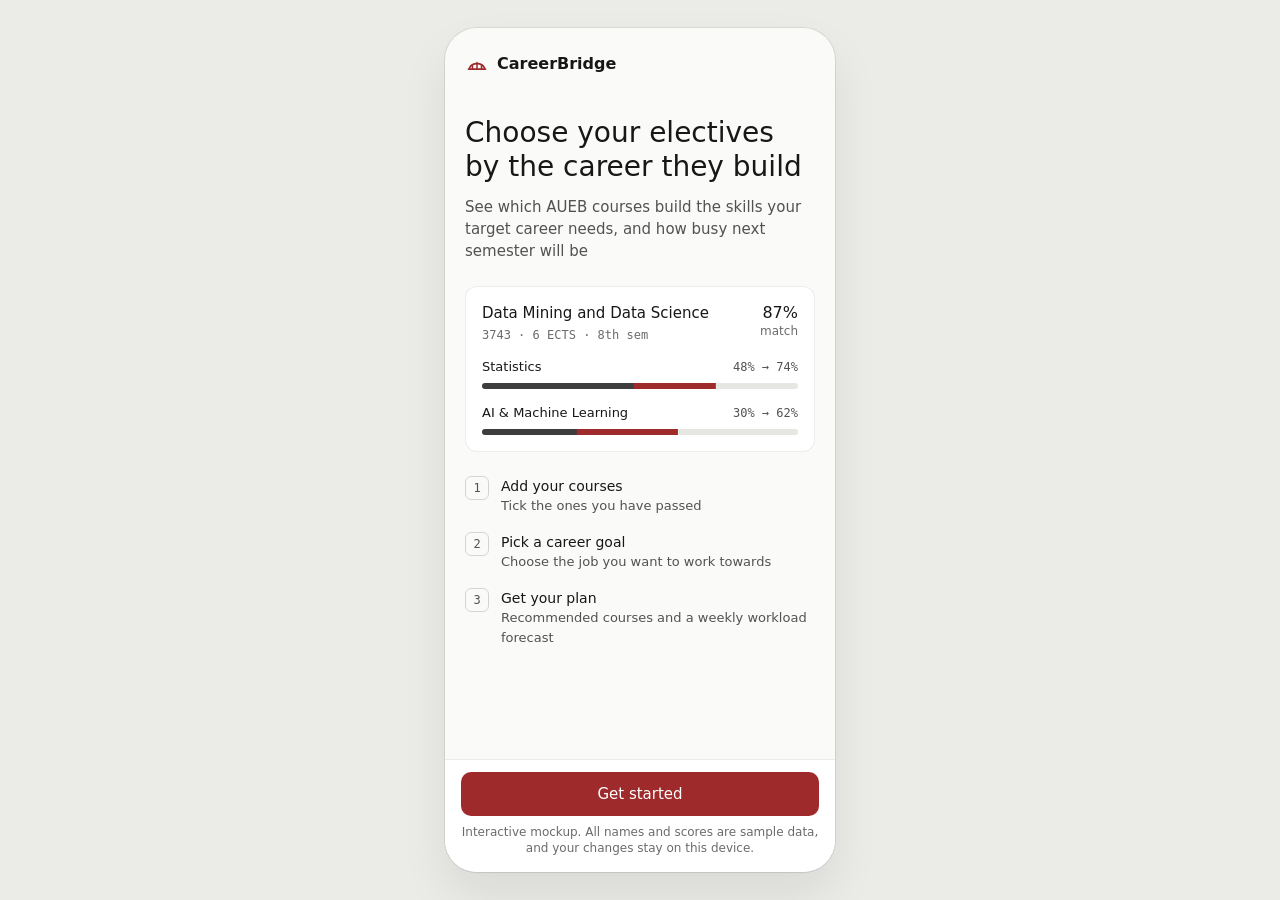
==== Interactive Mockup/index.html @ 397ce278 "Add CareerBridge interactive mockup (Stage 1) HTML + CSS mockup with plain JavaScript that keeps the" ====
<!doctype html>
<html lang="en">
<head>
  <meta charset="utf-8">
  <meta name="viewport" content="width=device-width, initial-scale=1">
  <title>CareerBridge</title>
  <link rel="stylesheet" href="styles.css">
  <script src="data.js" defer></script>
  <script src="app.js" defer></script>
</head>
<body data-page="welcome">
  <div class="phone">
    <main class="screen">
      <div class="intro">
        <div class="brand">
          <svg viewBox="0 0 48 48" aria-hidden="true">
            <path d="M9 32c5-12 25-12 30 0" fill="none" stroke="currentColor" stroke-width="3.5" stroke-linecap="round"/>
            <path d="M15 34v-8M24 34V21M33 34v-8" stroke="currentColor" stroke-width="3" stroke-linecap="round"/>
            <path d="M7 34h34" stroke="currentColor" stroke-width="3.5" stroke-linecap="round"/>
          </svg>
          CareerBridge
        </div>
        <h1>Choose your electives by the career they build</h1>
        <p class="lede">See which AUEB courses build the skills your target career needs, and how busy next semester will be</p>

        <div class="card preview" aria-hidden="true">
          <div class="rec-top">
            <div>
              <h3>Data Mining and Data Science</h3>
              <p class="meta">3743 · 6 ECTS · 8th sem</p>
            </div>
            <p class="match">87%<small>match</small></p>
          </div>
          <div class="skills">
            <div>
              <div class="skill-name">Statistics <span>48% → 74%</span></div>
              <div class="bar" style="--now:48%;--next:74%"></div>
            </div>
            <div>
              <div class="skill-name">AI &amp; Machine Learning <span>30% → 62%</span></div>
              <div class="bar" style="--now:30%;--next:62%"></div>
            </div>
          </div>
        </div>
      </div>
      <ol class="how">
        <li><b>1</b><div><strong>Add your courses</strong><span class="muted">Tick the ones you have passed</span></div></li>
        <li><b>2</b><div><strong>Pick a career goal</strong><span class="muted">Choose the job you want to work towards</span></div></li>
        <li><b>3</b><div><strong>Get your plan</strong><span class="muted">Recommended courses and a weekly workload forecast</span></div></li>
      </ol>
    </main>
    <div class="footer">
      <div class="stack" style="flex: 1">
        <a class="btn" href="setup-profile.html">Get started</a>
        <p class="small center">Interactive mockup. All names and scores are sample data, and your changes stay on this device.</p>
      </div>
    </div>
  </div>
</body>
</html>
---- Interactive Mockup/styles.css ----
/* CareerBridge mockup: one stylesheet shared by every screen. Behaviour lives in app.js. */

:root {
  /* Neutral ramp, a touch warm like the paper of a printed course guide */
  --backdrop: #ebebe8;
  --canvas: #fafaf9;
  --surface: #ffffff;
  --raised: #f2f2f0;
  --track: #e6e6e3;
  --line: rgb(23 23 23 / 0.08);
  --line-strong: rgb(23 23 23 / 0.16);
  --text: #171717;
  --text-2: #525252;
  --text-3: #6b6b6b;
  --ink-bar: #3d3d3d;

  /* One accent, the registrar red: the primary action, the selection and what a plan adds */
  --accent: #9e2a2b;
  --accent-hover: #85201f;
  --accent-soft: #f7eded;

  --good: #1f7a4a;
  --warn: #9a6200;
  --bad: #b42318;

  --mono: ui-monospace, 'Cascadia Mono', 'Cascadia Code', Consolas, 'SF Mono', monospace;
  --ease: cubic-bezier(0.22, 1, 0.36, 1);

  /* Line icons (lucide paths, 1.5 stroke), drawn with mask so they take the text color */
  --icon-back: url("data:image/svg+xml,%3Csvg xmlns='http://www.w3.org/2000/svg' viewBox='0 0 24 24' fill='none' stroke='%23000' stroke-width='1.5' stroke-linecap='round' stroke-linejoin='round'%3E%3Cpath d='m15 18-6-6 6-6'/%3E%3C/svg%3E");
  --icon-forward: url("data:image/svg+xml,%3Csvg xmlns='http://www.w3.org/2000/svg' viewBox='0 0 24 24' fill='none' stroke='%23000' stroke-width='1.5' stroke-linecap='round' stroke-linejoin='round'%3E%3Cpath d='m9 18 6-6-6-6'/%3E%3C/svg%3E");
  --icon-x: url("data:image/svg+xml,%3Csvg xmlns='http://www.w3.org/2000/svg' viewBox='0 0 24 24' fill='none' stroke='%23000' stroke-width='1.5' stroke-linecap='round' stroke-linejoin='round'%3E%3Cpath d='M18 6 6 18M6 6l12 12'/%3E%3C/svg%3E");
  --icon-check: url("data:image/svg+xml,%3Csvg xmlns='http://www.w3.org/2000/svg' viewBox='0 0 24 24' fill='none' stroke='%23000' stroke-width='1.5' stroke-linecap='round' stroke-linejoin='round'%3E%3Cpath d='M20 6 9 17l-5-5'/%3E%3C/svg%3E");
}

* {
  box-sizing: border-box;
}

[hidden] {
  display: none !important;
}

html,
body {
  height: 100%;
  margin: 0;
}

body {
  display: flex;
  align-items: center;
  justify-content: center;
  background: var(--backdrop);
  color: var(--text);
  font: 14px/20px 'Segoe UI', system-ui, -apple-system, Roboto, sans-serif;
  -webkit-font-smoothing: antialiased;
}

h1,
h2,
h3,
p,
ul,
ol {
  margin: 0;
  padding: 0;
}

ul,
ol {
  list-style: none;
}

a {
  color: inherit;
  text-decoration: none;
}

a:focus-visible,
button:focus-visible,
input:focus-visible + label,
input:focus-visible,
select:focus-visible,
summary:focus-visible {
  outline: 2px solid var(--accent);
  outline-offset: 2px;
}

/* Phone frame and page layout */

.phone {
  display: flex;
  flex-direction: column;
  width: 390px;
  height: min(844px, calc(100dvh - 32px));
  overflow: hidden;
  border-radius: 32px;
  background: var(--canvas);
  box-shadow:
    0 0 0 1px var(--line),
    0 1px 2px rgb(0 0 0 / 0.04),
    0 24px 48px rgb(0 0 0 / 0.08);
}

@media (max-width: 480px) {
  .phone {
    width: 100%;
    height: 100dvh;
    border-radius: 0;
    box-shadow: none;
  }
}

.screen {
  flex: 1;
  min-height: 0;
  overflow-y: auto;
  scrollbar-width: none;
}

.stack {
  display: grid;
  gap: 8px;
}

.content {
  display: grid;
  gap: 24px;
  padding: 16px 16px 24px;
}

/* A container filled by app.js that keeps the same spacing as .content */
.content-flow {
  display: grid;
  gap: 24px;
}

/* Page headers */

.top {
  display: flex;
  flex: none;
  align-items: center;
  gap: 8px;
  padding: 20px 16px 8px;
}

.top h1 {
  font-size: 22px;
  line-height: 28px;
  font-weight: 600;
}

.top p {
  color: var(--text-2);
  font-size: 13px;
}

/* The student's profile on Home: the one header set on the accent, so it reads as its own section.
   Each row opens its own edit page; setup screens are never reached from here. */
.profile {
  display: grid;
  flex: none;
  gap: 4px;
  padding: 16px 16px 12px;
  background: var(--accent);
  color: #fff;
}

.profile p {
  color: rgb(255 255 255 / 0.8);
  font-size: 13px;
}

.profile-top {
  display: flex;
  align-items: center;
  justify-content: space-between;
}

.profile-row {
  display: flex;
  align-items: center;
  gap: 12px;
  margin: 0 -8px;
  padding: 8px;
  border-radius: 10px;
  transition: background-color 150ms var(--ease);
}

/* Only rows that open something get the arrow and the hover */
a.profile-row::after {
  content: '';
  flex: none;
  width: 16px;
  height: 16px;
  background: rgb(255 255 255 / 0.7);
  mask: var(--icon-forward) center / contain no-repeat;
}

a.profile-row:hover {
  background: rgb(255 255 255 / 0.1);
}

.profile-main {
  flex: 1;
  min-width: 0;
}

.profile h1 {
  font-size: 18px;
  line-height: 24px;
  font-weight: 600;
}

.profile-goal {
  padding-top: 4px;
  border-top: 1px solid rgb(255 255 255 / 0.16);
}

.profile-goal .profile-main {
  color: rgb(255 255 255 / 0.8);
  font-size: 13px;
}

.profile-goal strong {
  font-size: 15px;
  font-weight: 500;
  text-align: right;
}

.avatar {
  display: flex;
  flex: none;
  align-items: center;
  justify-content: center;
  width: 44px;
  height: 44px;
  border-radius: 50%;
  background: #fff;
  color: var(--accent);
  font-size: 16px;
  font-weight: 600;
}

.profile .text-link {
  color: #fff;
}

.profile .text-link:hover {
  background: rgb(255 255 255 / 0.14);
  color: #fff;
}

.profile :focus-visible {
  outline-color: #fff;
}

/* A line of facts that wraps between parts, never inside one */
.meta-parts span {
  white-space: nowrap;
}

.meta-parts span:not(:last-child)::after {
  content: ' ·';
}

.back {
  display: flex;
  flex: none;
  align-items: center;
  justify-content: center;
  width: 36px;
  height: 36px;
  margin-left: -8px;
  border-radius: 8px;
  color: var(--text);
  transition: background-color 150ms var(--ease);
}

.back::before {
  content: '';
  width: 20px;
  height: 20px;
  background: currentColor;
  mask: var(--icon-back) center / contain no-repeat;
}

.back:hover {
  background: var(--raised);
}

.text-link {
  margin-right: -8px;
  padding: 4px 8px;
  border-radius: 6px;
  color: var(--text-2);
  font-size: 13px;
  font-weight: 500;
  transition: color 150ms var(--ease), background-color 150ms var(--ease);
}

.text-link:hover {
  background: var(--raised);
  color: var(--text);
}

.brand {
  display: flex;
  align-items: center;
  gap: 8px;
  font-size: 16px;
  line-height: 24px;
  font-weight: 600;
}

.brand svg {
  width: 24px;
  height: 24px;
  color: var(--accent);
}

/* Career fit: the one large figure on Home and Plan */

.fit {
  display: grid;
  gap: 4px;
}

.card-title {
  color: var(--text-2);
  font-size: 13px;
  line-height: 20px;
  font-weight: 500;
}

.fit-figure {
  display: flex;
  flex-wrap: wrap;
  align-items: baseline;
  gap: 4px 12px;
}

.fit-figure > :first-child {
  font-size: 32px;
  line-height: 40px;
  font-weight: 500;
  font-variant-numeric: tabular-nums;
}

.gain {
  color: var(--accent);
  font-size: 14px;
  font-weight: 500;
  font-variant-numeric: tabular-nums;
}

.gain::before {
  content: '→ ';
}

.fit .small {
  margin-top: 4px;
}

/* Progress bar: --now is the solid part, --next what the plan or course adds behind it */

.bar {
  --now: 0%;
  --next: 0%;
  height: 6px;
  border-radius: 3px;
  background:
    linear-gradient(var(--ink-bar), var(--ink-bar)) 0 0 / var(--now) 100% no-repeat,
    linear-gradient(var(--accent), var(--accent)) 0 0 / var(--next) 100% no-repeat,
    var(--track);
}

.bar.b {
  background:
    linear-gradient(var(--accent), var(--accent)) 0 0 / var(--now) 100% no-repeat,
    var(--track);
}

.skill-name {
  display: flex;
  justify-content: space-between;
  gap: 8px;
  margin-bottom: 8px;
  font-size: 13px;
  line-height: 16px;
}

.skill-name span {
  color: var(--text-2);
  font-family: var(--mono);
  font-size: 12px;
  font-variant-numeric: tabular-nums;
}

.skills {
  display: grid;
  gap: 16px;
}

.legend {
  display: flex;
  gap: 16px;
  color: var(--text-3);
  font-size: 12px;
  line-height: 16px;
}

.key::before {
  content: '';
  display: inline-block;
  width: 8px;
  height: 8px;
  margin-right: 8px;
  border-radius: 2px;
  background: var(--ink-bar);
}

.key.next::before {
  background: var(--accent);
}

.compare-bar {
  display: grid;
  grid-template-columns: 16px 1fr 40px;
  align-items: center;
  gap: 8px;
  margin-top: 4px;
  color: var(--text-2);
  font-family: var(--mono);
  font-size: 12px;
  line-height: 16px;
  font-variant-numeric: tabular-nums;
}

/* Cards, lists and small labels */

.card {
  display: block;
  padding: 16px;
  border: 1px solid var(--line);
  border-radius: 12px;
  background: var(--surface);
  transition: border-color 150ms var(--ease);
}

.card.stack {
  display: grid;
  gap: 16px;
}

a.card:hover {
  border-color: var(--line-strong);
}

.card h3 {
  font-size: 15px;
  line-height: 20px;
  font-weight: 500;
}

.muted {
  color: var(--text-2);
  font-size: 13px;
}

.small {
  color: var(--text-3);
  font-size: 12px;
  line-height: 16px;
}

.section-head {
  display: flex;
  align-items: baseline;
  justify-content: space-between;
  margin-bottom: 8px;
}

.section-head h2 {
  font-size: 15px;
  line-height: 20px;
  font-weight: 600;
}

.section-head a {
  color: var(--accent);
  font-size: 13px;
  font-weight: 500;
}

.section-head a:hover {
  color: var(--accent-hover);
}

/* Three figures in one card, split by hairlines */

.stats {
  display: grid;
  grid-template-columns: repeat(3, 1fr);
  padding: 0;
}

.stat {
  padding: 12px 16px;
}

.stat + .stat {
  border-left: 1px solid var(--line);
}

.stat strong {
  display: block;
  font-size: 20px;
  line-height: 24px;
  font-weight: 500;
  font-variant-numeric: tabular-nums;
}

.stat span {
  display: block;
  margin-top: 4px;
  color: var(--text-3);
  font-size: 12px;
  line-height: 16px;
}

.rec-top {
  display: flex;
  align-items: flex-start;
  justify-content: space-between;
  gap: 12px;
}

/* The course-guide line: code, ECTS and semester in mono, wherever a course appears */
.meta {
  margin-top: 4px;
  color: var(--text-3);
  font-family: var(--mono);
  font-size: 12px;
  line-height: 16px;
  font-variant-numeric: tabular-nums;
}

.match {
  flex: none;
  font-size: 16px;
  line-height: 20px;
  font-weight: 500;
  font-variant-numeric: tabular-nums;
  text-align: right;
}

.match small {
  display: block;
  color: var(--text-3);
  font-size: 12px;
  line-height: 16px;
  font-weight: 400;
}

.rec-why {
  margin-top: 8px;
  color: var(--text-2);
  font-size: 13px;
}

/* Status: a coloured dot and a word, never a filled pill */

.statuses {
  display: flex;
  flex-wrap: wrap;
  gap: 4px 16px;
}

.card .statuses {
  margin-top: 8px;
}

.status {
  display: inline-flex;
  flex: none;
  align-items: center;
  gap: 8px;
  color: var(--text-2);
  font-size: 12px;
  line-height: 16px;
  font-weight: 500;
}

.status::before {
  content: '';
  width: 6px;
  height: 6px;
  border-radius: 50%;
  background: var(--text-3);
}

.status.good {
  color: var(--good);
}

.status.good::before {
  background: var(--good);
}

.status.warn {
  color: var(--warn);
}

.status.warn::before {
  background: var(--warn);
}

.status.bad {
  color: var(--bad);
}

.status.bad::before {
  background: var(--bad);
}

.note {
  padding: 12px;
  border-radius: 8px;
  background: var(--raised);
  color: var(--text-2);
  font-size: 13px;
}

.toast {
  display: flex;
  align-items: center;
  gap: 8px;
  padding: 12px;
  border: 1px solid var(--line);
  border-radius: 8px;
  background: var(--surface);
  font-size: 13px;
  font-weight: 500;
}

.toast::before {
  content: '';
  flex: none;
  width: 16px;
  height: 16px;
  background: var(--good);
  mask: var(--icon-check) center / contain no-repeat;
}

.toast a {
  margin-left: auto;
  color: var(--accent);
}

.rows > * {
  display: flex;
  align-items: center;
  justify-content: space-between;
  gap: 12px;
  padding: 12px 0;
}

.rows > * + * {
  border-top: 1px solid var(--line);
}

.card.rows {
  padding: 4px 16px;
}

.rows strong {
  display: block;
  font-size: 14px;
  line-height: 20px;
  font-weight: 500;
}

.rows .meta {
  display: block;
}

.card .rows {
  margin-top: 4px;
}

details summary {
  color: var(--accent);
  font-size: 13px;
  font-weight: 500;
  cursor: pointer;
}

details ol {
  display: grid;
  gap: 4px;
  margin-top: 12px;
  padding-left: 20px;
  list-style: decimal;
  color: var(--text-2);
  font-size: 13px;
}

details .small {
  margin-top: 12px;
}

.remove {
  display: flex;
  flex: none;
  align-items: center;
  justify-content: center;
  width: 32px;
  height: 32px;
  margin-right: -8px;
  border: 0;
  border-radius: 8px;
  background: none;
  color: var(--text-3);
  cursor: pointer;
  transition: color 150ms var(--ease), background-color 150ms var(--ease);
}

.remove::before {
  content: '';
  width: 16px;
  height: 16px;
  background: currentColor;
  mask: var(--icon-x) center / contain no-repeat;
  pointer-events: none;
}

.remove:hover {
  background: var(--raised);
  color: var(--bad);
}

.field .range {
  width: 100%;
  min-height: 0;
  padding: 0;
  border: 0;
  background: none;
  accent-color: var(--accent);
}

.forecast {
  font-size: 32px;
  line-height: 40px;
  font-weight: 500;
  font-variant-numeric: tabular-nums;
}

.forecast .small {
  font-size: 13px;
  font-weight: 400;
}

.verdict {
  display: grid;
  gap: 4px;
  color: var(--text-2);
  font-size: 13px;
}

/* Buttons */

.btn {
  display: flex;
  flex: 1;
  align-items: center;
  justify-content: center;
  min-height: 44px;
  padding: 0 16px;
  border: 1px solid transparent;
  border-radius: 10px;
  background: var(--accent);
  color: #fff;
  font: inherit;
  font-size: 15px;
  font-weight: 500;
  text-align: center;
  cursor: pointer;
  transition: background-color 150ms var(--ease), border-color 150ms var(--ease), transform 120ms var(--ease);
}

.btn:hover {
  background: var(--accent-hover);
}

.btn:active {
  transform: scale(0.98);
}

.btn:disabled {
  cursor: not-allowed;
}

.btn.ghost {
  border-color: var(--line-strong);
  background: var(--surface);
  color: var(--text);
}

.btn.ghost:hover {
  background: var(--raised);
}

.btn.locked,
.btn.locked:hover {
  border-color: transparent;
  background: var(--raised);
  color: var(--text-3);
  transform: none;
}

.footer {
  display: flex;
  flex: none;
  align-items: center;
  gap: 8px;
  padding: 12px 16px 16px;
  border-top: 1px solid var(--line);
  background: var(--surface);
}

/* Native inputs, restyled. Hidden visually but still clickable and keyboard reachable. */

.sr {
  position: absolute;
  width: 1px;
  height: 1px;
  opacity: 0;
}

.chips {
  display: flex;
  flex-wrap: wrap;
  gap: 8px;
}

.chip {
  padding: 8px 16px;
  border: 1px solid var(--line-strong);
  border-radius: 8px;
  background: var(--surface);
  color: var(--text-2);
  font-size: 13px;
  font-weight: 500;
  cursor: pointer;
  transition: border-color 150ms var(--ease), background-color 150ms var(--ease), color 150ms var(--ease);
}

.chip:hover {
  color: var(--text);
}

.sr:checked + .chip {
  border-color: var(--accent);
  background: var(--accent-soft);
  color: var(--accent);
}

/* A choice card with its own radio mark on the right */
.choice {
  position: relative;
  display: block;
  padding: 12px 48px 12px 16px;
  border: 1px solid var(--line-strong);
  border-radius: 10px;
  background: var(--surface);
  cursor: pointer;
  transition: border-color 150ms var(--ease), box-shadow 150ms var(--ease);
}

.choice::after {
  content: '';
  position: absolute;
  top: 50%;
  right: 16px;
  width: 16px;
  height: 16px;
  margin-top: -8px;
  border: 1px solid var(--line-strong);
  border-radius: 50%;
  background: var(--surface);
}

.choice strong {
  display: block;
  font-size: 14px;
  font-weight: 500;
}

.choice .muted {
  display: block;
  margin-top: 4px;
}

.sr:disabled + .choice {
  opacity: 0.55;
  cursor: not-allowed;
}

.sr:checked + .choice {
  border-color: var(--accent);
  box-shadow: inset 0 0 0 1px var(--accent);
}

.sr:checked + .choice::after {
  border-color: var(--accent);
  background: var(--accent);
  box-shadow: inset 0 0 0 3px var(--surface);
}

.field {
  display: grid;
  gap: 8px;
  font-size: 13px;
  line-height: 16px;
  font-weight: 500;
}

.field input,
.field select {
  width: 100%;
  min-height: 44px;
  padding: 0 12px;
  border: 1px solid var(--line-strong);
  border-radius: 10px;
  background: var(--surface);
  color: var(--text);
  font: inherit;
  font-size: 14px;
  font-weight: 400;
}

.label {
  margin-bottom: 8px;
  font-size: 13px;
  line-height: 16px;
  font-weight: 500;
}

.card h3 + .check {
  margin-top: 4px;
}

.check {
  display: flex;
  align-items: center;
  gap: 12px;
  min-height: 44px;
  font-size: 14px;
  cursor: pointer;
}

.check + .check {
  border-top: 1px solid var(--line);
}

.check input {
  flex: none;
  width: 16px;
  height: 16px;
  margin: 0;
  accent-color: var(--accent);
}

/* The selected-course count on the setup screen is a CSS counter, not a stored number. */

.counter-scope {
  counter-reset: picked;
}

.check input:checked {
  counter-increment: picked;
}

.picked::before {
  content: counter(picked) ' courses selected';
}

.picked {
  flex: none;
  color: var(--text-3);
  font-family: var(--mono);
  font-size: 12px;
}

/* Onboarding progress */

.progress {
  --now: 33%;
  height: 4px;
  border-radius: 2px;
  background:
    linear-gradient(var(--accent), var(--accent)) 0 0 / var(--now) 100% no-repeat,
    var(--track);
}

/* Welcome screen */

.intro {
  padding: 24px 20px 0;
}

.intro h1 {
  margin-top: 40px;
  font-size: 28px;
  line-height: 34px;
  font-weight: 500;
}

.lede {
  margin-top: 12px;
  color: var(--text-2);
  font-size: 15px;
  line-height: 22px;
}

/* A sample result on the welcome screen, so the page shows what the app produces */
.preview {
  display: grid;
  gap: 16px;
  margin-top: 24px;
}

.how {
  display: grid;
  gap: 16px;
  padding: 24px 20px;
}

.how li {
  display: grid;
  grid-template-columns: 24px 1fr;
  gap: 12px;
}

.how b {
  display: flex;
  align-items: center;
  justify-content: center;
  width: 24px;
  height: 24px;
  border: 1px solid var(--line-strong);
  border-radius: 6px;
  color: var(--text-2);
  font-family: var(--mono);
  font-size: 12px;
  font-weight: 400;
}

.how strong {
  display: block;
  font-weight: 500;
}

.how .muted {
  display: block;
}

.center {
  text-align: center;
}

/* Bottom tabs */

.tabs {
  display: grid;
  flex: none;
  grid-template-columns: repeat(4, 1fr);
  padding: 8px 8px 12px;
  border-top: 1px solid var(--line);
  background: var(--surface);
}

.tab {
  display: grid;
  justify-items: center;
  gap: 4px;
  padding: 4px 0;
  border-radius: 8px;
  color: var(--text-3);
  font-size: 12px;
  line-height: 16px;
  font-weight: 500;
  transition: color 150ms var(--ease);
}

.tab::before {
  content: '';
  width: 20px;
  height: 20px;
  background: currentColor;
  mask: var(--icon) center / contain no-repeat;
}

.tab:hover {
  color: var(--text);
}

.tab[aria-current='page'] {
  color: var(--accent);
}

.tab-home {
  --icon: url("data:image/svg+xml,%3Csvg xmlns='http://www.w3.org/2000/svg' viewBox='0 0 24 24' fill='none' stroke='%23000' stroke-width='1.5' stroke-linecap='round' stroke-linejoin='round'%3E%3Cpath d='M3 11l9-8 9 8v9a1 1 0 0 1-1 1h-5v-6H9v6H4a1 1 0 0 1-1-1z'/%3E%3C/svg%3E");
}

.tab-courses {
  --icon: url("data:image/svg+xml,%3Csvg xmlns='http://www.w3.org/2000/svg' viewBox='0 0 24 24' fill='none' stroke='%23000' stroke-width='1.5' stroke-linecap='round' stroke-linejoin='round'%3E%3Cpath d='M4 5a2 2 0 0 1 2-2h14v15H6a2 2 0 0 0-2 2zM4 20a2 2 0 0 0 2 1h14v-3'/%3E%3C/svg%3E");
}

.tab-compare {
  --icon: url("data:image/svg+xml,%3Csvg xmlns='http://www.w3.org/2000/svg' viewBox='0 0 24 24' fill='none' stroke='%23000' stroke-width='1.5' stroke-linecap='round' stroke-linejoin='round'%3E%3Cpath d='M7 4v15m0 0l-3-3m3 3l3-3M17 20V5m0 0l-3 3m3-3l3 3'/%3E%3C/svg%3E");
}

.tab-plan {
  --icon: url("data:image/svg+xml,%3Csvg xmlns='http://www.w3.org/2000/svg' viewBox='0 0 24 24' fill='none' stroke='%23000' stroke-width='1.5' stroke-linecap='round' stroke-linejoin='round'%3E%3Cpath d='M5 5h14a2 2 0 0 1 2 2v12a2 2 0 0 1-2 2H5a2 2 0 0 1-2-2V7a2 2 0 0 1 2-2zM3 10h18M8 3v4M16 3v4'/%3E%3C/svg%3E");
}

/* Recommendation filter chips need no script: the checked radio hides the other section. */

body:has(#f-now:checked) .later,
body:has(#f-later:checked) .now {
  display: none;
}
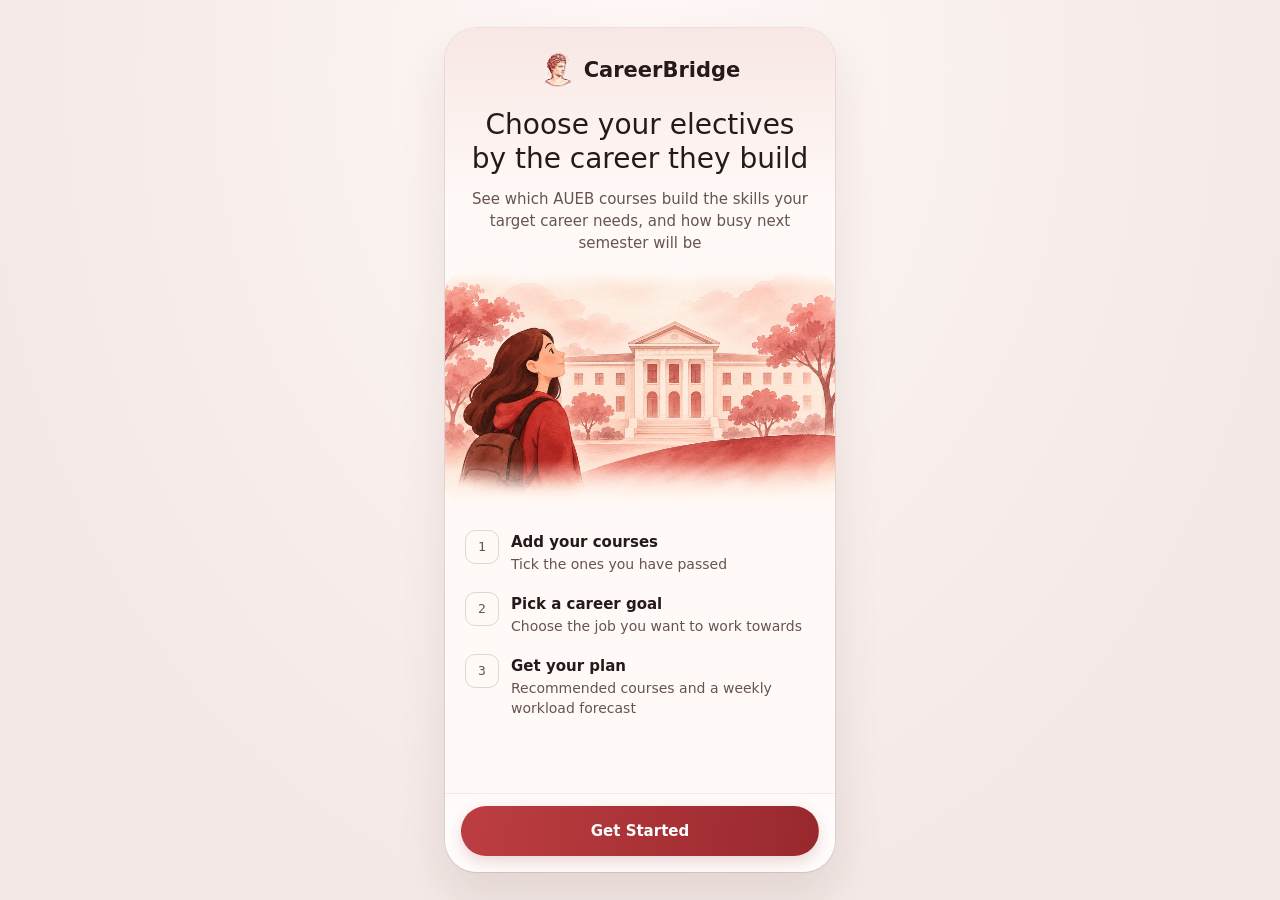
==== commit f59f1464: "Update mockup with final design and team details Bring in the final version of the interactive mocku" ====
--- a/Interactive Mockup/index.html
+++ b/Interactive Mockup/index.html
@@ -13,46 +13,34 @@
     <main class="screen">
       <div class="intro">
         <div class="brand">
-          <svg viewBox="0 0 48 48" aria-hidden="true">
-            <path d="M9 32c5-12 25-12 30 0" fill="none" stroke="currentColor" stroke-width="3.5" stroke-linecap="round"/>
-            <path d="M15 34v-8M24 34V21M33 34v-8" stroke="currentColor" stroke-width="3" stroke-linecap="round"/>
-            <path d="M7 34h34" stroke="currentColor" stroke-width="3.5" stroke-linecap="round"/>
-          </svg>
+          <img class="brand-logo" src="assets/aueb-hermes-mascot.png" alt="Hermes, AUEB mascot">
           CareerBridge
         </div>
         <h1>Choose your electives by the career they build</h1>
         <p class="lede">See which AUEB courses build the skills your target career needs, and how busy next semester will be</p>
 
-        <div class="card preview" aria-hidden="true">
-          <div class="rec-top">
-            <div>
-              <h3>Data Mining and Data Science</h3>
-              <p class="meta">3743 · 6 ECTS · 8th sem</p>
-            </div>
-            <p class="match">87%<small>match</small></p>
-          </div>
-          <div class="skills">
-            <div>
-              <div class="skill-name">Statistics <span>48% → 74%</span></div>
-              <div class="bar" style="--now:48%;--next:74%"></div>
-            </div>
-            <div>
-              <div class="skill-name">AI &amp; Machine Learning <span>30% → 62%</span></div>
-              <div class="bar" style="--now:30%;--next:62%"></div>
-            </div>
-          </div>
+        <div class="welcome-art-wrap">
+          <img class="welcome-art" src="assets/aueb-welcome-sketch.png" alt="A student looking toward a hand-drawn AUEB building">
         </div>
       </div>
-      <ol class="how">
-        <li><b>1</b><div><strong>Add your courses</strong><span class="muted">Tick the ones you have passed</span></div></li>
-        <li><b>2</b><div><strong>Pick a career goal</strong><span class="muted">Choose the job you want to work towards</span></div></li>
-        <li><b>3</b><div><strong>Get your plan</strong><span class="muted">Recommended courses and a weekly workload forecast</span></div></li>
-      </ol>
+      <section class="welcome-steps" aria-label="How CareerBridge works">
+        <div class="welcome-step">
+          <span class="step-number">1</span>
+          <div><strong>Add your courses</strong><p>Tick the ones you have passed</p></div>
+        </div>
+        <div class="welcome-step">
+          <span class="step-number">2</span>
+          <div><strong>Pick a career goal</strong><p>Choose the job you want to work towards</p></div>
+        </div>
+        <div class="welcome-step">
+          <span class="step-number">3</span>
+          <div><strong>Get your plan</strong><p>Recommended courses and a weekly workload forecast</p></div>
+        </div>
+      </section>
     </main>
     <div class="footer">
       <div class="stack" style="flex: 1">
-        <a class="btn" href="setup-profile.html">Get started</a>
-        <p class="small center">Interactive mockup. All names and scores are sample data, and your changes stay on this device.</p>
+        <a class="btn" href="setup-profile.html">Get Started</a>
       </div>
     </div>
   </div>
--- a/Interactive Mockup/styles.css
+++ b/Interactive Mockup/styles.css
@@ -2,22 +2,22 @@
 
 :root {
   /* Neutral ramp, a touch warm like the paper of a printed course guide */
-  --backdrop: #ebebe8;
-  --canvas: #fafaf9;
-  --surface: #ffffff;
-  --raised: #f2f2f0;
-  --track: #e6e6e3;
-  --line: rgb(23 23 23 / 0.08);
-  --line-strong: rgb(23 23 23 / 0.16);
-  --text: #171717;
-  --text-2: #525252;
-  --text-3: #6b6b6b;
+  --backdrop: #f3e9e6;
+  --canvas: #fffaf8;
+  --surface: #fffdfc;
+  --raised: #fbefec;
+  --track: #f0d9d5;
+  --line: rgb(77 32 29 / 0.09);
+  --line-strong: rgb(77 32 29 / 0.17);
+  --text: #251a19;
+  --text-2: #655452;
+  --text-3: #82716e;
   --ink-bar: #3d3d3d;
 
   /* One accent, the registrar red: the primary action, the selection and what a plan adds */
-  --accent: #9e2a2b;
-  --accent-hover: #85201f;
-  --accent-soft: #f7eded;
+  --accent: #a22c31;
+  --accent-hover: #842226;
+  --accent-soft: #f9e8e5;
 
   --good: #1f7a4a;
   --warn: #9a6200;
@@ -51,7 +51,7 @@
   display: flex;
   align-items: center;
   justify-content: center;
-  background: var(--backdrop);
+  background: radial-gradient(ellipse at 50% 8%, #fff8f6 0, var(--backdrop) 72%);
   color: var(--text);
   font: 14px/20px 'Segoe UI', system-ui, -apple-system, Roboto, sans-serif;
   -webkit-font-smoothing: antialiased;
@@ -98,9 +98,9 @@
   border-radius: 32px;
   background: var(--canvas);
   box-shadow:
-    0 0 0 1px var(--line),
-    0 1px 2px rgb(0 0 0 / 0.04),
-    0 24px 48px rgb(0 0 0 / 0.08);
+    0 0 0 1px rgb(116 53 49 / 0.1),
+    0 1px 2px rgb(55 23 20 / 0.04),
+    0 24px 48px rgb(75 30 28 / 0.1);
 }
 
 @media (max-width: 480px) {
@@ -139,11 +139,26 @@
 /* Page headers */
 
 .top {
-  display: flex;
-  flex: none;
-  align-items: center;
+  position: relative;
+  display: flex;
+  flex: none;
+  align-items: center;
+  justify-content: center;
   gap: 8px;
-  padding: 20px 16px 8px;
+  padding: 22px 48px 16px;
+  border-radius: 0 0 24px 24px;
+  background: linear-gradient(180deg, #f7e5e2 0%, #fff8f6 74%, rgb(255 250 248 / 0) 100%);
+  text-align: center;
+}
+
+.top > div {
+  min-width: 0;
+}
+
+.top .back {
+  position: absolute;
+  left: 16px;
+  top: 22px;
 }
 
 .top h1 {
@@ -163,8 +178,9 @@
   display: grid;
   flex: none;
   gap: 4px;
-  padding: 16px 16px 12px;
-  background: var(--accent);
+  padding: 16px 16px 18px;
+  border-radius: 0 0 26px 26px;
+  background: linear-gradient(180deg, #8e2429 0%, #a93439 38%, #c75a5c 72%, #d98b87 100%);
   color: #fff;
 }
 
@@ -185,7 +201,9 @@
   gap: 12px;
   margin: 0 -8px;
   padding: 8px;
-  border-radius: 10px;
+  border: 1px solid rgb(255 255 255 / 0.16);
+  border-radius: 14px;
+  background: rgb(255 255 255 / 0.1);
   transition: background-color 150ms var(--ease);
 }
 
@@ -216,7 +234,6 @@
 
 .profile-goal {
   padding-top: 4px;
-  border-top: 1px solid rgb(255 255 255 / 0.16);
 }
 
 .profile-goal .profile-main {
@@ -309,16 +326,18 @@
 .brand {
   display: flex;
   align-items: center;
+  justify-content: center;
   gap: 8px;
-  font-size: 16px;
+  font-size: 21px;
   line-height: 24px;
   font-weight: 600;
-}
-
-.brand svg {
-  width: 24px;
-  height: 24px;
-  color: var(--accent);
+  text-align: center;
+}
+
+.brand-logo {
+  width: 36px;
+  height: 36px;
+  object-fit: contain;
 }
 
 /* Career fit: the one large figure on Home and Plan */
@@ -445,8 +464,9 @@
   display: block;
   padding: 16px;
   border: 1px solid var(--line);
-  border-radius: 12px;
-  background: var(--surface);
+  border-radius: 18px;
+  background: linear-gradient(145deg, #fffdfc 0%, #fff8f6 100%);
+  box-shadow: 0 6px 18px rgb(90 39 35 / 0.055);
   transition: border-color 150ms var(--ease);
 }
 
@@ -463,6 +483,36 @@
   font-size: 15px;
   line-height: 20px;
   font-weight: 500;
+}
+
+.semester-head {
+  display: flex;
+  align-items: center;
+  justify-content: space-between;
+  gap: 10px;
+  margin-bottom: 8px;
+}
+
+.semester-head h3 {
+  flex: 1;
+}
+
+.select-all {
+  flex: none;
+  padding: 5px 9px;
+  border: 1px solid var(--line-strong);
+  border-radius: 999px;
+  background: var(--surface);
+  color: var(--accent);
+  font: inherit;
+  font-size: 12px;
+  line-height: 16px;
+  cursor: pointer;
+}
+
+.select-all:hover {
+  border-color: var(--accent);
+  background: var(--accent-soft);
 }
 
 .muted {
@@ -781,7 +831,7 @@
   padding: 0 16px;
   border: 1px solid transparent;
   border-radius: 10px;
-  background: var(--accent);
+  background: linear-gradient(100deg, #bd3e42, #98282d);
   color: #fff;
   font: inherit;
   font-size: 15px;
@@ -792,7 +842,7 @@
 }
 
 .btn:hover {
-  background: var(--accent-hover);
+  background: linear-gradient(100deg, #a83237, var(--accent-hover));
 }
 
 .btn:active {
@@ -828,7 +878,15 @@
   gap: 8px;
   padding: 12px 16px 16px;
   border-top: 1px solid var(--line);
-  background: var(--surface);
+  background: linear-gradient(180deg, rgb(255 250 248 / 0.92), #fffdfc 38%);
+  backdrop-filter: blur(12px);
+}
+
+.footer .btn {
+  min-height: 50px;
+  border-radius: 999px;
+  font-weight: 600;
+  box-shadow: 0 6px 16px rgb(142 36 41 / 0.18);
 }
 
 /* Native inputs, restyled. Hidden visually but still clickable and keyboard reachable. */
@@ -864,8 +922,8 @@
 
 .sr:checked + .chip {
   border-color: var(--accent);
-  background: var(--accent-soft);
-  color: var(--accent);
+  background: linear-gradient(100deg, #bd3e42, #98282d);
+  color: #fff;
 }
 
 /* A choice card with its own radio mark on the right */
@@ -874,7 +932,7 @@
   display: block;
   padding: 12px 48px 12px 16px;
   border: 1px solid var(--line-strong);
-  border-radius: 10px;
+  border-radius: 15px;
   background: var(--surface);
   cursor: pointer;
   transition: border-color 150ms var(--ease), box-shadow 150ms var(--ease);
@@ -911,6 +969,7 @@
 
 .sr:checked + .choice {
   border-color: var(--accent);
+  background: var(--accent-soft);
   box-shadow: inset 0 0 0 1px var(--accent);
 }
 
@@ -942,6 +1001,28 @@
   font-weight: 400;
 }
 
+.fixed-field p {
+  min-height: 44px;
+  display: flex;
+  align-items: center;
+  padding: 0 12px;
+  border: 1px solid var(--line);
+  border-radius: 14px;
+  background: var(--raised);
+  color: var(--text-2);
+  font-size: 14px;
+  font-weight: 400;
+}
+
+.empty-hint {
+  padding: 18px;
+  border: 1px dashed var(--line-strong);
+  border-radius: 18px;
+  background: linear-gradient(145deg, #fff8f6, #fbefec);
+  color: var(--text-2);
+  text-align: center;
+}
+
 .label {
   margin-bottom: 8px;
   font-size: 13px;
@@ -978,6 +1059,17 @@
 
 .counter-scope {
   counter-reset: picked;
+}
+
+.check-course {
+  display: grid;
+  gap: 1px;
+}
+
+.check-course small {
+  color: var(--text-3);
+  font-size: 11px;
+  line-height: 14px;
 }
 
 .check input:checked {
@@ -1010,13 +1102,15 @@
 
 .intro {
   padding: 24px 20px 0;
+  background: linear-gradient(180deg, #f8e7e4 0%, #fffaf8 38%, transparent 100%);
 }
 
 .intro h1 {
-  margin-top: 40px;
+  margin-top: 20px;
   font-size: 28px;
   line-height: 34px;
   font-weight: 500;
+  text-align: center;
 }
 
 .lede {
@@ -1024,54 +1118,73 @@
   color: var(--text-2);
   font-size: 15px;
   line-height: 22px;
-}
-
-/* A sample result on the welcome screen, so the page shows what the app produces */
-.preview {
-  display: grid;
-  gap: 16px;
-  margin-top: 24px;
-}
-
-.how {
-  display: grid;
-  gap: 16px;
-  padding: 24px 20px;
-}
-
-.how li {
-  display: grid;
-  grid-template-columns: 24px 1fr;
-  gap: 12px;
-}
-
-.how b {
-  display: flex;
-  align-items: center;
-  justify-content: center;
-  width: 24px;
-  height: 24px;
-  border: 1px solid var(--line-strong);
-  border-radius: 6px;
-  color: var(--text-2);
-  font-family: var(--mono);
-  font-size: 12px;
-  font-weight: 400;
-}
-
-.how strong {
+  text-align: center;
+}
+
+.welcome-art-wrap {
+  position: relative;
+  width: calc(100% + 40px);
+  height: 238px;
+  margin: 16px -20px 0;
+  overflow: hidden;
+}
+
+.welcome-art {
   display: block;
-  font-weight: 500;
-}
-
-.how .muted {
-  display: block;
+  width: 100%;
+  height: 100%;
+  object-fit: cover;
+  object-position: 50% 45%;
+  border-radius: 22px;
+  mix-blend-mode: multiply;
+  -webkit-mask-image: linear-gradient(180deg, transparent 0%, #000 8%, #000 80%, transparent 100%);
+  mask-image: linear-gradient(180deg, transparent 0%, #000 8%, #000 80%, transparent 100%);
 }
 
 .center {
   text-align: center;
 }
 
+.welcome-steps {
+  display: grid;
+  gap: 18px;
+  padding: 22px 20px 28px;
+}
+
+.welcome-step {
+  display: grid;
+  grid-template-columns: 34px minmax(0, 1fr);
+  align-items: start;
+  gap: 12px;
+}
+
+.step-number {
+  display: grid;
+  width: 34px;
+  height: 34px;
+  place-items: center;
+  border: 1px solid var(--line-strong);
+  border-radius: 10px;
+  color: var(--text-2);
+  font-family: var(--mono);
+  font-size: 13px;
+}
+
+.welcome-step strong {
+  display: block;
+  padding-top: 2px;
+  font-size: 15px;
+  line-height: 20px;
+  font-weight: 600;
+}
+
+.welcome-step p {
+  margin-top: 2px;
+  color: var(--text-2);
+  font-size: 14px;
+  line-height: 20px;
+}
+
 /* Bottom tabs */
 
 .tabs {
@@ -1079,8 +1192,10 @@
   flex: none;
   grid-template-columns: repeat(4, 1fr);
   padding: 8px 8px 12px;
-  border-top: 1px solid var(--line);
-  background: var(--surface);
+  border-top: 1px solid rgb(116 53 49 / 0.1);
+  border-radius: 20px 20px 0 0;
+  background: linear-gradient(180deg, #fffdfc 0%, #fbefec 100%);
+  box-shadow: 0 -8px 20px rgb(90 39 35 / 0.045);
 }
 
 .tab {
@@ -1134,3 +1249,92 @@
 body:has(#f-later:checked) .now {
   display: none;
 }
+
+/* Planned courses use the existing card palette, grouped by course semester. */
+.path-semesters {
+  display: grid;
+  gap: 12px;
+}
+.path-semester > summary {
+  display: flex;
+  align-items: center;
+  justify-content: space-between;
+  gap: 16px;
+  list-style: none;
+  color: var(--text);
+}
+.path-semester > summary::-webkit-details-marker { display: none; }
+.path-semester > summary strong {
+  font-size: 15px;
+  line-height: 22px;
+  font-weight: 600;
+}
+.path-semester-count {
+  display: block;
+  margin-top: 2px;
+  color: var(--text-2);
+  font-size: 13px;
+  line-height: 20px;
+  font-weight: 400;
+}
+.path-chevron {
+  flex: none;
+  width: 8px;
+  height: 8px;
+  margin-right: 3px;
+  border-right: 1.5px solid var(--accent);
+  border-bottom: 1.5px solid var(--accent);
+  transform: rotate(45deg);
+}
+.path-semester[open] .path-chevron { transform: rotate(225deg); }
+.path-semester[open] > summary {
+  padding-bottom: 12px;
+  border-bottom: 1px solid var(--line);
+}
+.path-semester .rows > li:last-child { padding-bottom: 0; }
+
+/* The full profile collapses with Home's scroll; the scroll layout stays stable. */
+.home-profile-shell {
+  position: sticky;
+  top: 0;
+  z-index: 3;
+  pointer-events: none;
+}
+.collapsing-profile {
+  position: absolute;
+  top: 0;
+  left: 0;
+  width: 100%;
+  display: block;
+  padding: 0;
+  overflow: hidden;
+  pointer-events: auto;
+}
+.profile-expanded {
+  display: grid;
+  gap: 4px;
+  padding: 16px 16px 18px;
+}
+.profile-compact {
+  position: absolute;
+  inset: 0 0 auto;
+  height: 64px;
+  display: flex;
+  align-items: center;
+  justify-content: space-between;
+  gap: 16px;
+  padding: 10px 16px;
+  opacity: 0;
+}
+.profile-compact[inert], .profile-expanded[inert] { pointer-events: none; }
+.compact-person {
+  display: flex;
+  align-items: center;
+  gap: 10px;
+  min-width: 0;
+  font-size: 16px;
+  font-weight: 600;
+}
+.compact-person .avatar { width: 34px; height: 34px; font-size: 13px; }
+#compact-name { overflow: hidden; text-overflow: ellipsis; white-space: nowrap; }
+.profile-compact > a:last-child { flex: none; }
